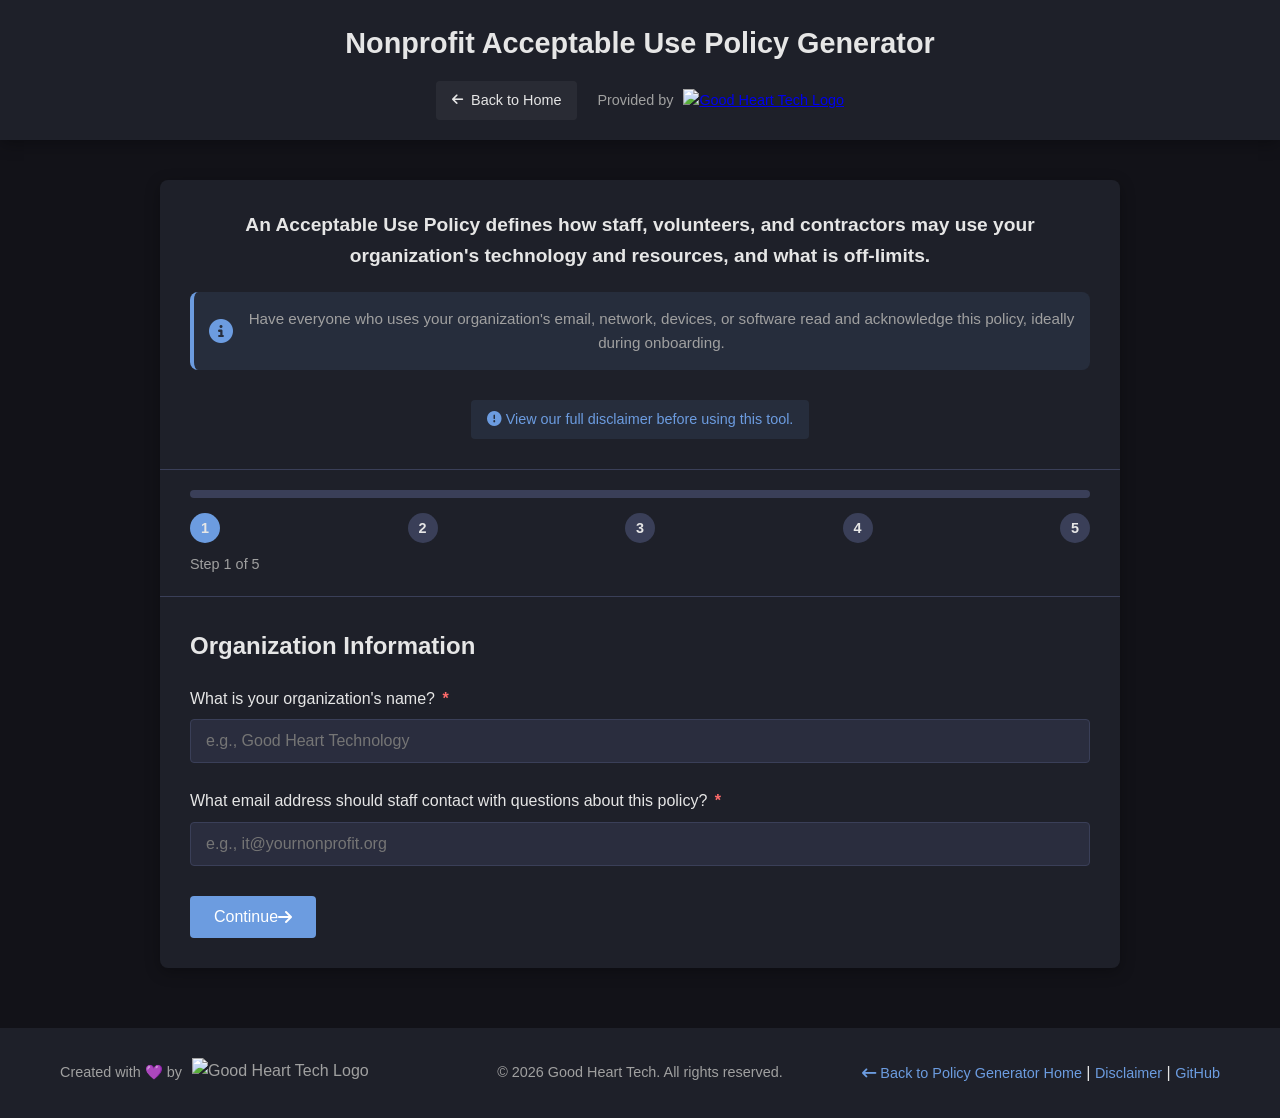
==== acceptable-use/index.html @ 405f5ef0 "Consolidate hub, Privacy, and AI Use generators into one repo; add Acceptable Use and Mobile Device " ====
<!DOCTYPE html>
<html lang="en">
<head>
    <meta charset="UTF-8">
    <meta name="viewport" content="width=device-width, initial-scale=1.0">
    <title>Nonprofit Acceptable Use Policy Generator</title>
    <link rel="icon" type="image/svg+xml" href="assets/file-solid.svg">
    <link rel="stylesheet" href="../shared/styles.css">
    <link rel="stylesheet" href="https://cdnjs.cloudflare.com/ajax/libs/font-awesome/6.4.0/css/all.min.css">
</head>
<body class="dark-theme">
    <header class="header">
        <div class="header-content">
            <h1>Nonprofit Acceptable Use Policy Generator</h1>
        </div>
        <div class="header-nav">
            <a href="../" class="back-btn-header">
                <i class="fas fa-arrow-left"></i> Back to Home
            </a>
            <div class="provider">
                <span>Provided by</span>
                <a href="https://goodhearttech.org/" target="_blank" rel="noopener">
                    <img src="https://graphics.goodhearttech.org/GHT-AllWhiteLogo-phishsite.png" alt="Good Heart Tech Logo" class="logo">
                </a>
            </div>
        </div>
    </header>

    <main class="main-content">
        <div class="wizard-container" id="wizard-container">
            <!-- Introduction -->
            <div class="intro-section">
                <h4>An Acceptable Use Policy defines how staff, volunteers, and contractors may use your organization's technology and resources, and what is off-limits.</h4>
                <div class="info-bubble">
                    <div class="info-icon">
                        <i class="fas fa-info-circle"></i>
                    </div>
                    <div class="info-content">
                        Have everyone who uses your organization's email, network, devices, or software read and acknowledge this policy, ideally during onboarding.
                    </div>
                </div>

                <a href="../disclaimer.html" class="disclaimer-btn"><i class="fas fa-exclamation-circle"></i> View our full disclaimer before using this tool.</a>
            </div>

            <!-- Progress Bar -->
            <div class="progress-container">
                <div class="progress-bar">
                    <div class="progress-fill" id="progress-fill"></div>
                </div>
                <div class="progress-steps">
                    <div class="step active" data-step="1">1</div>
                    <div class="step" data-step="2">2</div>
                    <div class="step" data-step="3">3</div>
                    <div class="step" data-step="4">4</div>
                    <div class="step" data-step="5">5</div>
                </div>
                <div class="progress-labels">
                    <span>Step <span id="current-step">1</span> of 5</span>
                </div>
            </div>

            <!-- Question Forms -->
            <div class="question-forms">
                <!-- Question 1 -->
                <div class="question-card active" id="question-1">
                    <h2>Organization Information</h2>
                    <div class="form-group">
                        <label for="org-name">What is your organization's name? <span class="required">*</span></label>
                        <input type="text" id="org-name" placeholder="e.g., Good Heart Technology" required>
                    </div>
                    <div class="form-group">
                        <label for="contact-email">What email address should staff contact with questions about this policy? <span class="required">*</span></label>
                        <input type="email" id="contact-email" placeholder="e.g., it@yournonprofit.org" required>
                    </div>
                    <div class="button-row">
                        <button class="btn next-btn" data-next="2">Continue <i class="fas fa-arrow-right"></i></button>
                    </div>
                </div>

                <!-- Question 2 -->
                <div class="question-card" id="question-2">
                    <h2>Services &amp; Resources Covered</h2>
                    <p class="question-text">Which of your organization's resources does this policy cover? <span class="required">*</span></p>
                    <div class="checkbox-group">
                        <label class="checkbox-label">
                            <input type="checkbox" name="resource-type" value="email" id="resource-email" checked>
                            <span class="checkbox-custom"></span>
                            Email
                        </label>
                        <label class="checkbox-label">
                            <input type="checkbox" name="resource-type" value="internet" id="resource-internet" checked>
                            <span class="checkbox-custom"></span>
                            Internet Access
                        </label>
                        <label class="checkbox-label">
                            <input type="checkbox" name="resource-type" value="devices" id="resource-devices" checked>
                            <span class="checkbox-custom"></span>
                            Computers &amp; Devices
                        </label>
                        <label class="checkbox-label">
                            <input type="checkbox" name="resource-type" value="software" id="resource-software" checked>
                            <span class="checkbox-custom"></span>
                            Software &amp; Cloud Applications
                        </label>
                        <label class="checkbox-label">
                            <input type="checkbox" name="resource-type" value="network" id="resource-network" checked>
                            <span class="checkbox-custom"></span>
                            Network &amp; Wi-Fi
                        </label>
                    </div>
                    <div class="form-group">
                        <label for="resource-other">Anything else covered? (optional)</label>
                        <textarea id="resource-other" name="resource-other" rows="2" placeholder="e.g., shared printers, phone systems"></textarea>
                    </div>
                    <div class="button-row">
                        <button class="btn back-btn" data-prev="1"><i class="fas fa-arrow-left"></i> Back</button>
                        <button class="btn next-btn" data-next="3">Continue <i class="fas fa-arrow-right"></i></button>
                    </div>
                </div>

                <!-- Question 3 -->
                <div class="question-card" id="question-3">
                    <h2>Prohibited &amp; Unacceptable Uses</h2>
                    <p class="question-text">Which of these should be explicitly called out as prohibited? <span class="required">*</span></p>
                    <div class="checkbox-group">
                        <label class="checkbox-label">
                            <input type="checkbox" name="prohibited-type" value="illegal" id="prohibited-illegal" checked>
                            <span class="checkbox-custom"></span>
                            Illegal activity of any kind
                        </label>
                        <label class="checkbox-label">
                            <input type="checkbox" name="prohibited-type" value="harassment" id="prohibited-harassment" checked>
                            <span class="checkbox-custom"></span>
                            Harassment, discrimination, or offensive content
                        </label>
                        <label class="checkbox-label">
                            <input type="checkbox" name="prohibited-type" value="unauthorized-access" id="prohibited-unauthorized-access" checked>
                            <span class="checkbox-custom"></span>
                            Unauthorized access to systems or data
                        </label>
                        <label class="checkbox-label">
                            <input type="checkbox" name="prohibited-type" value="personal-use" id="prohibited-personal-use" checked>
                            <span class="checkbox-custom"></span>
                            Excessive personal use during work hours
                        </label>
                        <label class="checkbox-label">
                            <input type="checkbox" name="prohibited-type" value="unauthorized-software" id="prohibited-unauthorized-software" checked>
                            <span class="checkbox-custom"></span>
                            Installing unauthorized software
                        </label>
                        <label class="checkbox-label">
                            <input type="checkbox" name="prohibited-type" value="credential-sharing" id="prohibited-credential-sharing" checked>
                            <span class="checkbox-custom"></span>
                            Sharing passwords or login credentials
                        </label>
                    </div>
                    <div class="form-group">
                        <label for="prohibited-other">Anything else you'd like to prohibit? (optional)</label>
                        <textarea id="prohibited-other" name="prohibited-other" rows="2" placeholder="e.g., cryptocurrency mining, running a personal business"></textarea>
                    </div>
                    <div class="button-row">
                        <button class="btn back-btn" data-prev="2"><i class="fas fa-arrow-left"></i> Back</button>
                        <button class="btn next-btn" data-next="4">Continue <i class="fas fa-arrow-right"></i></button>
                    </div>
                </div>

                <!-- Question 4 -->
                <div class="question-card" id="question-4">
                    <h2>Monitoring &amp; Privacy</h2>
                    <div class="form-group">
                        <label>Does your organization monitor use of its systems (e.g., email, internet, devices)? <span class="required">*</span></label>
                        <div class="radio-group">
                            <label class="radio-label">
                                <input type="radio" name="monitoring" value="yes" id="monitoring-yes">
                                <span class="radio-custom"></span>
                                Yes
                            </label>
                            <label class="radio-label">
                                <input type="radio" name="monitoring" value="no" id="monitoring-no">
                                <span class="radio-custom"></span>
                                No
                            </label>
                        </div>
                    </div>
                    <div class="form-group">
                        <label for="monitoring-details">Anything specific you want staff to know about monitoring? (optional)</label>
                        <textarea id="monitoring-details" name="monitoring-details" rows="3" placeholder="e.g., email is scanned for security threats, device activity may be logged by our IT provider"></textarea>
                    </div>
                    <div class="button-row">
                        <button class="btn back-btn" data-prev="3"><i class="fas fa-arrow-left"></i> Back</button>
                        <button class="btn next-btn" data-next="5">Continue <i class="fas fa-arrow-right"></i></button>
                    </div>
                </div>

                <!-- Question 5 -->
                <div class="question-card" id="question-5">
                    <h2>Enforcement</h2>
                    <div class="form-group">
                        <label>How should violations of this policy generally be handled? <span class="required">*</span></label>
                        <div class="radio-group">
                            <label class="radio-label">
                                <input type="radio" name="enforcement" value="progressive" id="enforcement-progressive" checked>
                                <span class="radio-custom"></span>
                                Progressive discipline (warning, then escalating action)
                            </label>
                            <label class="radio-label">
                                <input type="radio" name="enforcement" value="case-by-case" id="enforcement-case-by-case">
                                <span class="radio-custom"></span>
                                Case-by-case, at leadership's discretion
                            </label>
                        </div>
                    </div>
                    <div class="button-row">
                        <button class="btn back-btn" data-prev="4"><i class="fas fa-arrow-left"></i> Back</button>
                        <button class="btn generate-btn" id="generate-policy">Generate Policy <i class="fas fa-file-alt"></i></button>
                    </div>
                </div>
            </div>
        </div>

        <!-- Toggle Button for Wizard -->
        <div class="toggle-wizard-container" id="toggle-wizard-container" style="display: none;">
            <button class="btn toggle-wizard-btn" id="toggle-wizard-btn">
                <i class="fas fa-chevron-down"></i> Show/Hide Form
            </button>
        </div>

        <!-- Generated Policy Display Section -->
        <div class="policy-display" id="policy-display" style="display: none;">
            <div id="success-message" class="success-message">
                <i class="fas fa-check-circle"></i> Your acceptable use policy has been generated successfully!
            </div>

            <div class="copy-buttons">
                <button class="btn copy-btn" data-format="plaintext">
                    <i class="fas fa-file-alt"></i> Copy as Plain Text
                </button>
                <button class="btn copy-btn" data-format="markdown">
                    <i class="fa-brands fa-markdown"></i> Copy as Markdown
                </button>
                <button class="btn copy-btn" data-format="richtext">
                    <i class="fa-solid fa-code"></i> Copy as HTML
                </button>
            </div>

            <div class="policy-content-container">
                <div id="policy-content" class="policy-content"></div>
            </div>
        </div>
    </main>

    <footer class="footer">
        <div class="footer-content">
            <div class="footer-logo">
            <a href="https://goodhearttech.org/" target="_blank" rel="noopener">
                    <span>Created with 💜 by</span>
                <img src="https://graphics.goodhearttech.org/GHT-AllWhiteLogo-phishsite.png" alt="Good Heart Tech Logo" class="logo">
            </a>
            </div>
            <div class="footer-copyright">
            <p>&copy; <span id="current-year"></span> Good Heart Tech. All rights reserved.</p>
            </div>
            <div class="footer-links">
                <a href="../"><i class="fa-solid fa-arrow-left-long"></i> Back to Policy Generator Home</a> | <a href="../disclaimer.html">Disclaimer</a> | <a target="_blank" href="https://github.com/Good-Heart-Technology/Nonprofit-Policy-Generator">GitHub</a>
            </div>
        </div>
    </footer>

    <script src="../shared/engine.js"></script>
    <script src="script.js"></script>
</body>
</html>
---- shared/styles.css ----
/*
 * Shared wizard styles for policy generator pages (privacy, ai-use, acceptable-use, mobile-device).
 * Extracted from the near-duplicate styles.css files in the original Privacy and AI Use generators.
 */
:root {
    --primary-color: #6c9ce0;
    --primary-hover: #5a89c6;
    --success-color: #4caf50;
    --success-hover: #3d8b40;
    --dark-bg: #121218;
    --card-bg: #1e2029;
    --input-bg: #2a2d3e;
    --border-color: #3a3f58;
    --text-color: #e6e6e6;
    --text-muted: #a0a0a0;
    --shadow: 0 4px 15px rgba(0, 0, 0, 0.3);
    --transition: all 0.3s ease;
}

* {
    margin: 0;
    padding: 0;
    box-sizing: border-box;
}

body {
    font-family: 'Segoe UI', Tahoma, Geneva, Verdana, sans-serif;
    line-height: 1.6;
    color: var(--text-color);
    background-color: var(--dark-bg);
}

.dark-theme {
    background-color: var(--dark-bg);
    color: var(--text-color);
}

/* ===== Header ===== */
.header {
    background-color: var(--card-bg);
    padding: 20px 30px;
    box-shadow: var(--shadow);
    text-align: center;
}

.header-content {
    display: flex;
    justify-content: center;
    align-items: center;
    flex-wrap: wrap;
    gap: 20px;
}

.header-nav {
    display: flex;
    justify-content: center;
    align-items: center;
    gap: 20px;
    width: 100%;
    margin-top: 15px;
}

.header h1 {
    font-size: 1.8rem;
    font-weight: 600;
    color: var(--text-color);
    margin: 0;
}

.provider {
    display: flex;
    align-items: center;
    gap: 10px;
    color: var(--text-muted);
    font-size: 0.9rem;
}

.logo {
    height: 30px;
    width: auto;
}

/* ===== Main Content ===== */
.main-content {
    max-width: 1000px;
    margin: 40px auto;
    padding: 0 20px;
}

.wizard-container {
    background-color: var(--card-bg);
    border-radius: 8px;
    box-shadow: var(--shadow);
    overflow: hidden;
}

/* ===== Info Bubble ===== */
.info-bubble {
    display: flex;
    background-color: rgba(108, 156, 224, 0.1);
    border-radius: 8px;
    padding: 15px;
    margin: 20px 0;
    border-left: 4px solid var(--primary-color);
}

.info-bubble.small {
    padding: 0;
    margin: 0 0 0 10px;
    font-size: 0.85rem;
    background-color: transparent;
    border-left: none;
    display: inline-flex;
    align-items: center;
    position: relative;
}

.info-icon {
    flex-shrink: 0;
    font-size: 1.5rem;
    color: var(--primary-color);
    margin-right: 15px;
    display: flex;
    align-items: center;
}

.info-bubble.small .info-icon {
    font-size: 1rem;
    margin-right: 0;
    color: var(--primary-color);
    cursor: help;
}

.info-content {
    font-size: 0.95rem;
    line-height: 1.6;
    color: var(--text-muted);
}

.info-bubble.small .info-content {
    display: none;
    position: absolute;
    left: 25px;
    top: -10px;
    width: 280px;
    background-color: var(--card-bg);
    border: 1px solid var(--border-color);
    border-radius: 4px;
    padding: 10px;
    font-size: 0.85rem;
    line-height: 1.4;
    color: var(--text-muted);
    z-index: 100;
    box-shadow: var(--shadow);
    text-align: left;
}

.info-bubble a,
.info-bubble.small .info-content a {
    color: var(--primary-color);
    text-decoration: none;
}

.info-bubble a:hover,
.info-bubble.small .info-content a:hover {
    text-decoration: underline;
}

.info-bubble.small .info-content::before {
    content: "";
    position: absolute;
    top: 10px;
    left: -6px;
    border-width: 6px 6px 6px 0;
    border-style: solid;
    border-color: transparent var(--border-color) transparent transparent;
}

.info-bubble.small:hover .info-content {
    display: block;
}

/* ===== Intro Section ===== */
.intro-section {
    padding: 30px;
    border-bottom: 1px solid var(--border-color);
    text-align: center;
}

.intro-section h4 {
    font-size: 1.2rem;
    font-weight: 600;
    margin-bottom: 15px;
    color: var(--text-color);
}

.intro-section p {
    color: var(--text-muted);
    margin-bottom: 15px;
}

.disclaimer-btn {
    display: inline-flex;
    align-items: center;
    color: var(--primary-color);
    background-color: rgba(108, 156, 224, 0.1);
    text-decoration: none;
    padding: 8px 16px;
    border-radius: 4px;
    font-size: 0.9rem;
    transition: var(--transition);
    margin-top: 10px;
}

.disclaimer-btn:hover {
    background-color: rgba(108, 156, 224, 0.3);
    text-decoration: none;
}

.disclaimer-btn i {
    margin-right: 5px;
}

/* ===== Form Elements ===== */
.data-collection-options {
    margin-top: 10px;
    padding-left: 15px;
    border-left: 2px solid var(--border-color);
}

/* Progress Bar */
.progress-container {
    padding: 20px 30px;
    border-bottom: 1px solid var(--border-color);
}

.progress-bar {
    height: 8px;
    background-color: var(--border-color);
    border-radius: 4px;
    margin-bottom: 15px;
    overflow: hidden;
}

.progress-fill {
    height: 100%;
    background: linear-gradient(90deg, var(--primary-color), var(--success-color));
    width: 0%;
    transition: width 0.4s ease;
}

.progress-steps {
    display: flex;
    justify-content: space-between;
    margin-bottom: 10px;
}

.step {
    width: 30px;
    height: 30px;
    border-radius: 50%;
    background-color: var(--border-color);
    display: flex;
    align-items: center;
    justify-content: center;
    font-size: 0.9rem;
    font-weight: 600;
    color: var(--text-color);
    transition: var(--transition);
}

.step.active {
    background-color: var(--primary-color);
}

.step.completed {
    background-color: var(--success-color);
}

.progress-labels {
    display: flex;
    justify-content: space-between;
    color: var(--text-muted);
    font-size: 0.9rem;
}

/* Question Forms */
.question-forms {
    padding: 30px;
}

.question-card {
    display: none;
    animation: fadeIn 0.3s ease;
}

.question-card.active {
    display: block;
}

.question-card h2 {
    font-size: 1.5rem;
    font-weight: 600;
    margin-bottom: 20px;
    color: var(--text-color);
}

.question-text {
    font-size: 1.1rem;
    margin-bottom: 20px;
    color: var(--text-muted);
}

@keyframes fadeIn {
    from { opacity: 0; }
    to { opacity: 1; }
}

.form-group {
    margin-bottom: 25px;
}

.form-group label {
    display: block;
    margin-bottom: 8px;
    color: var(--text-color);
}

.form-group p {
    color: var(--text-muted);
    font-size: 0.9rem;
    margin-bottom: 8px;
}

input[type="text"],
input[type="email"],
input[type="url"],
input[type="tel"],
input[type="number"],
select {
    width: 100%;
    padding: 12px 15px;
    border-radius: 4px;
    border: 1px solid var(--border-color);
    background-color: var(--input-bg);
    color: var(--text-color);
    font-size: 1rem;
    transition: var(--transition);
}

input:focus,
select:focus {
    outline: none;
    border-color: var(--primary-color);
    box-shadow: 0 0 0 2px rgba(108, 156, 224, 0.2);
}

textarea {
    width: 100%;
    padding: 12px 15px;
    border-radius: 4px;
    border: 1px solid var(--border-color);
    background-color: var(--input-bg);
    color: var(--text-color);
    font-size: 1rem;
    min-height: 120px;
    resize: vertical;
    font-family: inherit;
    transition: var(--transition);
}

textarea:focus {
    outline: none;
    border-color: var(--primary-color);
    box-shadow: 0 0 0 2px rgba(108, 156, 224, 0.2);
}

/* Custom Checkboxes and Radio Buttons */
.checkbox-group,
.radio-group {
    display: flex;
    flex-direction: column;
    gap: 12px;
}

.checkbox-label,
.radio-label {
    display: flex;
    align-items: center;
    cursor: pointer;
    position: relative;
    padding-left: 35px;
    user-select: none;
    flex-wrap: nowrap;
    margin-bottom: 15px;
}

.checkbox-label .info-bubble.small {
    flex-basis: auto;
    margin: 0 0 0 10px;
    display: inline-flex;
    border: none;
    background: none;
    padding: 0;
    position: relative;
}

.checkbox-label input,
.radio-label input {
    position: absolute;
    opacity: 0;
    cursor: pointer;
    height: 0;
    width: 0;
}

.checkbox-custom,
.radio-custom {
    position: absolute;
    top: 0;
    left: 0;
    height: 22px;
    width: 22px;
    background-color: var(--input-bg);
    border: 1px solid var(--border-color);
    transition: var(--transition);
}

.radio-custom {
    border-radius: 50%;
}

.checkbox-custom {
    border-radius: 4px;
}

.checkbox-label:hover input ~ .checkbox-custom,
.radio-label:hover input ~ .radio-custom {
    background-color: rgba(108, 156, 224, 0.1);
}

.checkbox-label input:checked ~ .checkbox-custom,
.radio-label input:checked ~ .radio-custom {
    background-color: var(--primary-color);
    border-color: var(--primary-color);
}

.checkbox-custom:after,
.radio-custom:after {
    content: "";
    position: absolute;
    display: none;
}

.checkbox-label input:checked ~ .checkbox-custom:after,
.radio-label input:checked ~ .radio-custom:after {
    display: block;
}

.checkbox-label .checkbox-custom:after {
    left: 8px;
    top: 4px;
    width: 5px;
    height: 10px;
    border: solid white;
    border-width: 0 2px 2px 0;
    transform: rotate(45deg);
}

.radio-label .radio-custom:after {
    top: 6px;
    left: 6px;
    width: 8px;
    height: 8px;
    border-radius: 50%;
    background: white;
}

.checkbox-label input:disabled ~ .checkbox-custom {
    background-color: var(--border-color);
    opacity: 0.5;
    cursor: not-allowed;
}

.checkbox-label input:disabled ~ .checkbox-custom + span {
    color: var(--text-muted);
    opacity: 0.5;
}

/* Buttons */
.button-row {
    display: flex;
    justify-content: space-between;
    margin-top: 30px;
}

.btn {
    display: inline-flex;
    align-items: center;
    justify-content: center;
    padding: 12px 24px;
    border-radius: 4px;
    font-size: 1rem;
    font-weight: 500;
    cursor: pointer;
    border: none;
    transition: var(--transition);
    background-color: transparent;
    color: var(--text-color);
}

.next-btn {
    background-color: var(--primary-color);
    color: white;
}

.next-btn:hover {
    background-color: var(--primary-hover);
}

.back-btn {
    background-color: transparent;
    border: 1px solid var(--border-color);
}

.back-btn:hover {
    background-color: rgba(255, 255, 255, 0.05);
}

.generate-btn {
    background-color: var(--success-color);
    color: white;
}

.generate-btn:hover {
    background-color: var(--success-hover);
}

/* ===== Footer ===== */
.footer {
    background-color: var(--card-bg);
    padding: 30px 0;
    margin-top: 60px;
}

.footer-content {
    max-width: 1200px;
    margin: 0 auto;
    padding: 0 20px;
    display: grid;
    grid-template-columns: 1fr 1fr 1fr;
    gap: 30px;
    align-items: center;
}

.footer-logo {
    text-align: left;
}

.footer-logo a {
    display: flex;
    align-items: center;
    gap: 10px;
    text-decoration: none;
    color: var(--text-muted);
}

.footer-logo span {
    font-size: 0.9rem;
    color: var(--text-muted);
}

.footer-logo .logo {
    height: 30px;
    width: auto;
}

.footer-copyright {
    text-align: center;
}

.footer-links {
    text-align: right;
    white-space: nowrap;
}

.footer p {
    color: var(--text-muted);
    font-size: 0.9rem;
    margin: 0;
}

.footer-links a {
    color: var(--primary-color);
    text-decoration: none;
    font-size: 0.9rem;
}

.footer-links a:hover {
    text-decoration: underline;
}

/* ===== Validation ===== */
.required {
    color: #ff6b6b;
    font-weight: bold;
    margin-left: 3px;
}

.validation-message {
    color: #ff6b6b;
    font-size: 0.9rem;
    margin-top: 5px;
    display: none;
}

/* ===== Header Back Button / Wizard Toggle ===== */
.back-btn-header {
    display: inline-flex;
    align-items: center;
    gap: 8px;
    color: var(--text-color);
    text-decoration: none;
    padding: 8px 16px;
    border-radius: 4px;
    font-size: 0.9rem;
    transition: var(--transition);
    background-color: rgba(255, 255, 255, 0.05);
}

.back-btn-header:hover {
    background-color: rgba(255, 255, 255, 0.1);
}

.back-btn-header i {
    font-size: 0.8rem;
}

.toggle-wizard-container {
    text-align: center;
    margin-bottom: 20px;
}

.toggle-wizard-btn {
    display: inline-flex;
    align-items: center;
    justify-content: center;
    gap: 8px;
    background-color: var(--card-bg);
    color: var(--text-color);
    border: none;
    padding: 10px 20px;
    border-radius: 4px;
    cursor: pointer;
    font-size: 0.9rem;
    transition: var(--transition);
}

.toggle-wizard-btn:hover {
    background-color: var(--input-bg);
}

/* ===== Policy Display ===== */
.policy-display {
    background-color: var(--card-bg);
    border-radius: 8px;
    padding: 30px;
    box-shadow: var(--shadow);
}

.success-message {
    background-color: rgba(76, 175, 80, 0.1);
    color: var(--success-color);
    padding: 15px;
    border-radius: 4px;
    margin-bottom: 20px;
    display: flex;
    align-items: center;
    gap: 10px;
}

.success-message i {
    font-size: 1.5rem;
}

.copy-buttons {
    display: flex;
    gap: 10px;
    flex-wrap: wrap;
    margin-bottom: 20px;
}

.copy-btn {
    background-color: #6c5ce7;
    color: white;
    border: none;
    padding: 10px 15px;
    border-radius: 4px;
    cursor: pointer;
    font-size: 0.9rem;
    display: flex;
    align-items: center;
    gap: 8px;
}

.copy-btn:hover {
    background-color: #5649c0;
}

.policy-content-container {
    max-height: 60vh;
    overflow-y: auto;
    border-radius: 5px;
    padding: 0;
    background-color: white;
    color: black;
    margin-top: 20px;
}

.policy-content {
    font-family: Arial, sans-serif;
    line-height: 1.6;
    white-space: pre-wrap;
    padding: 20px;
    margin-top: 0;
}

.policy-content h1,
.policy-content h2,
.policy-content h3 {
    color: #333;
    margin-top: 20px;
    margin-bottom: 10px;
}

.policy-content h1 {
    font-size: 24px;
    border-bottom: 1px solid #ddd;
    padding-bottom: 10px;
    margin-top: 0;
}

.policy-content h2 {
    font-size: 20px;
}

.policy-content h3 {
    font-size: 18px;
}

.policy-content ul {
    margin-left: 20px;
    margin-bottom: 5px;
    padding-left: 0;
    margin-top: 0;
}

.policy-content li {
    margin-bottom: 0;
    padding-bottom: 0;
    line-height: 1.2;
}

.policy-content p {
    margin-bottom: 10px;
    margin-top: 0;
}

.tight-list {
    margin-bottom: 0 !important;
    padding-bottom: 0 !important;
    margin-top: 0 !important;
    line-height: 1.2 !important;
}

.tight-item {
    margin-bottom: 0 !important;
    padding-bottom: 0 !important;
    line-height: 1.2 !important;
}

/* ===== Responsive ===== */
@media (max-width: 992px) {
    .footer-content {
        grid-template-columns: 1fr;
        text-align: center;
        gap: 20px;
    }

    .footer-logo, .footer-copyright, .footer-links {
        text-align: center;
    }

    .footer-logo a {
        flex-direction: column;
        justify-content: center;
    }
}

@media (max-width: 768px) {
    .header h1 {
        font-size: 1.5rem;
    }

    .header-nav {
        flex-direction: column;
        gap: 15px;
    }

    .step {
        width: 25px;
        height: 25px;
        font-size: 0.8rem;
    }

    .button-row {
        flex-direction: column;
        gap: 15px;
    }

    .btn {
        width: 100%;
    }

    .back-btn {
        order: 2;
    }

    .next-btn, .generate-btn {
        order: 1;
    }
}
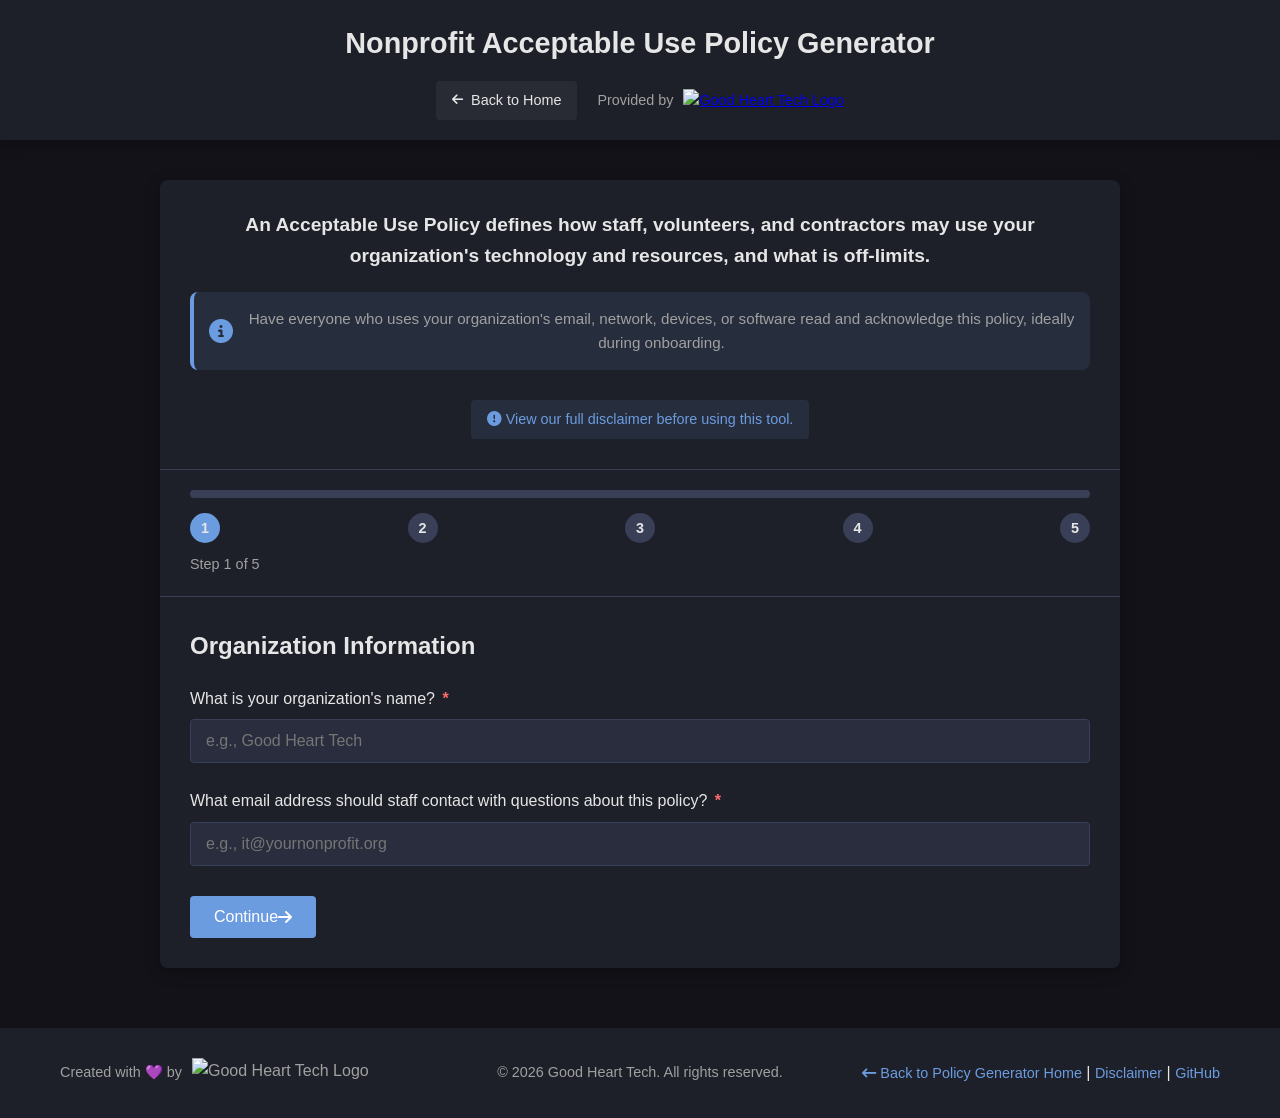
==== commit 9f1858e2: "Fix org name placeholder text to match GHT branding Placeholder said "Good Heart Technology" on all " ====
--- a/acceptable-use/index.html
+++ b/acceptable-use/index.html
@@ -4,7 +4,11 @@
     <meta charset="UTF-8">
     <meta name="viewport" content="width=device-width, initial-scale=1.0">
     <title>Nonprofit Acceptable Use Policy Generator</title>
-    <link rel="icon" type="image/svg+xml" href="assets/file-solid.svg">
+    <link rel="icon" type="image/svg+xml" href="../assets/favicon/favicon.svg">
+    <link rel="icon" type="image/x-icon" href="../assets/favicon/favicon.ico">
+    <link rel="icon" type="image/png" sizes="32x32" href="../assets/favicon/favicon-32x32.png">
+    <link rel="icon" type="image/png" sizes="16x16" href="../assets/favicon/favicon-16x16.png">
+    <link rel="apple-touch-icon" sizes="180x180" href="../assets/favicon/apple-touch-icon.png">
     <link rel="stylesheet" href="../shared/styles.css">
     <link rel="stylesheet" href="https://cdnjs.cloudflare.com/ajax/libs/font-awesome/6.4.0/css/all.min.css">
 </head>
@@ -67,7 +71,7 @@
                     <h2>Organization Information</h2>
                     <div class="form-group">
                         <label for="org-name">What is your organization's name? <span class="required">*</span></label>
-                        <input type="text" id="org-name" placeholder="e.g., Good Heart Technology" required>
+                        <input type="text" id="org-name" placeholder="e.g., Good Heart Tech" required>
                     </div>
                     <div class="form-group">
                         <label for="contact-email">What email address should staff contact with questions about this policy? <span class="required">*</span></label>
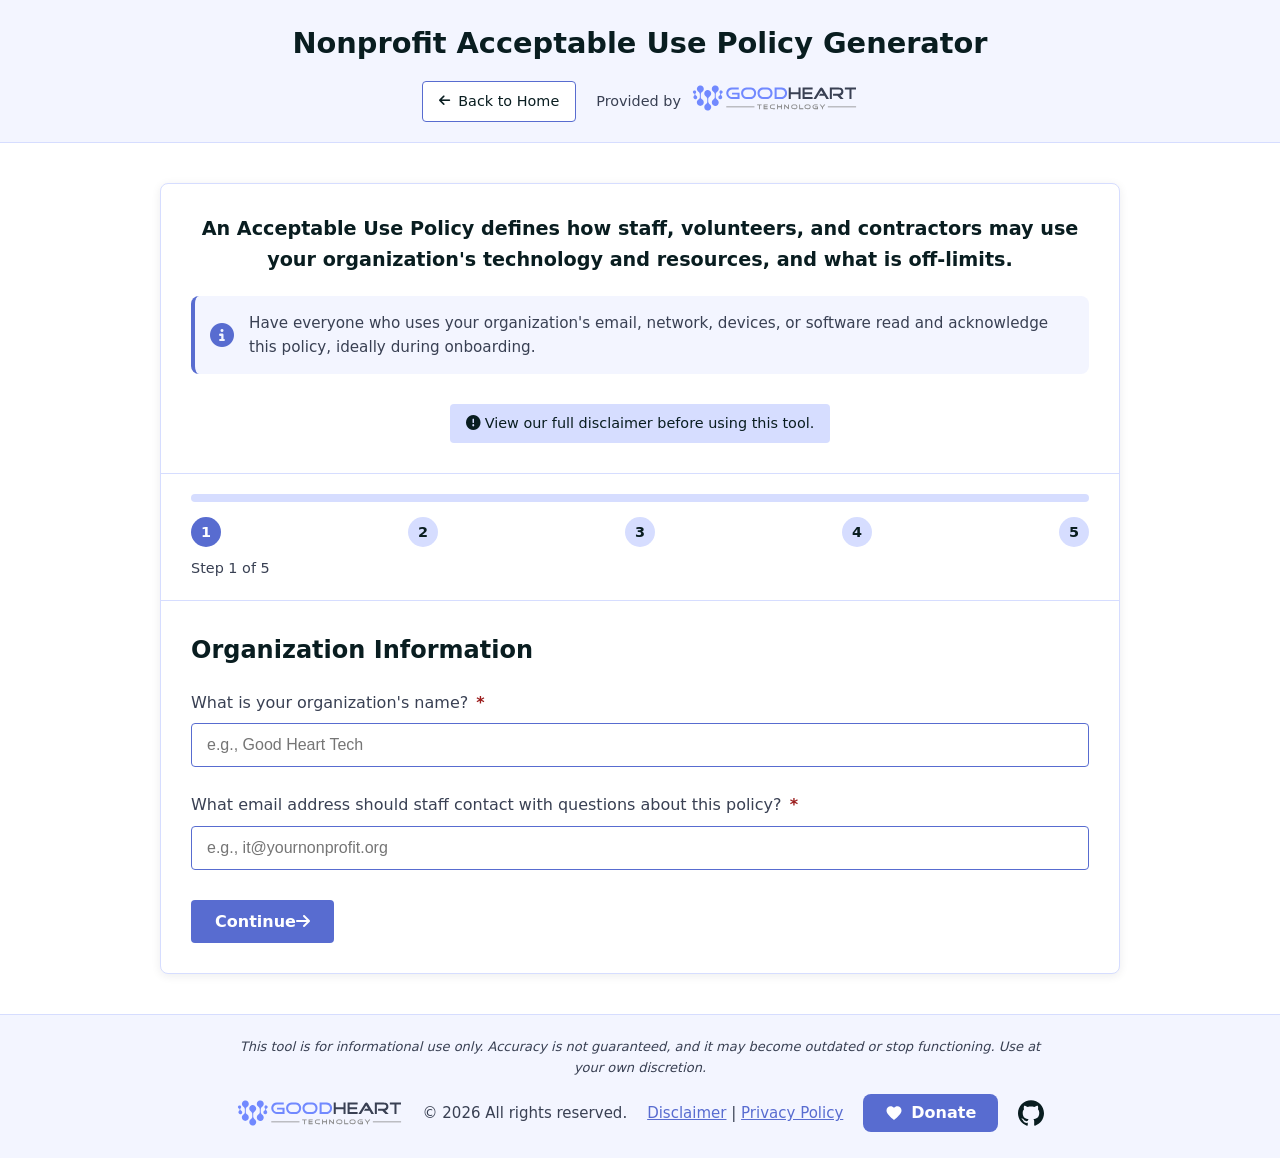
==== commit db1d7bf8: "Light brand theme, standard GHT footer, fix GitHub links to Good-Heart-Tech Co-Authored-By: Claude S" ====
--- a/acceptable-use/index.html
+++ b/acceptable-use/index.html
@@ -9,10 +9,11 @@
     <link rel="icon" type="image/png" sizes="32x32" href="../assets/favicon/favicon-32x32.png">
     <link rel="icon" type="image/png" sizes="16x16" href="../assets/favicon/favicon-16x16.png">
     <link rel="apple-touch-icon" sizes="180x180" href="../assets/favicon/apple-touch-icon.png">
+    <link rel="stylesheet" href="../ght-variables.css">
     <link rel="stylesheet" href="../shared/styles.css">
     <link rel="stylesheet" href="https://cdnjs.cloudflare.com/ajax/libs/font-awesome/6.4.0/css/all.min.css">
 </head>
-<body class="dark-theme">
+<body>
     <header class="header">
         <div class="header-content">
             <h1>Nonprofit Acceptable Use Policy Generator</h1>
@@ -24,7 +25,7 @@
             <div class="provider">
                 <span>Provided by</span>
                 <a href="https://goodhearttech.org/" target="_blank" rel="noopener">
-                    <img src="https://graphics.goodhearttech.org/GHT-AllWhiteLogo-phishsite.png" alt="Good Heart Tech Logo" class="logo">
+                    <img src="../assets/ght-lockup.svg" alt="Good Heart Tech" class="logo">
                 </a>
             </div>
         </div>
@@ -254,21 +255,20 @@
         </div>
     </main>
 
-    <footer class="footer">
-        <div class="footer-content">
-            <div class="footer-logo">
-            <a href="https://goodhearttech.org/" target="_blank" rel="noopener">
-                    <span>Created with 💜 by</span>
-                <img src="https://graphics.goodhearttech.org/GHT-AllWhiteLogo-phishsite.png" alt="Good Heart Tech Logo" class="logo">
+    <footer class="ght-footer">
+        <p class="ght-footer-note">This tool is for informational use only. Accuracy is not guaranteed, and it may become outdated or stop functioning. Use at your own discretion.</p>
+        <div class="ght-footer-row">
+            <a class="ght-footer-logo" href="https://goodhearttech.org/"><img src="../assets/ght-lockup.svg" alt="Good Heart Tech" height="30"></a>
+            <span class="ght-footer-copy">&copy; <span id="current-year">2026</span> All rights reserved.</span>
+            <span class="ght-footer-links"><a href="../disclaimer.html">Disclaimer</a> | <a href="../PrivacyPolicy.html">Privacy Policy</a></span>
+            <a class="ght-footer-donate" href="https://goodhearttech.org/donate/">
+                <svg aria-hidden="true" viewBox="0 0 24 24" width="18" height="18" fill="currentColor"><path d="M12 21.35l-1.45-1.32C5.4 15.36 2 12.28 2 8.5 2 5.42 4.42 3 7.5 3c1.74 0 3.41.81 4.5 2.09C13.09 3.81 14.76 3 16.5 3 19.58 3 22 5.42 22 8.5c0 3.78-3.4 6.86-8.55 11.54L12 21.35z"/></svg> Donate
             </a>
-            </div>
-            <div class="footer-copyright">
-            <p>&copy; <span id="current-year"></span> Good Heart Tech. All rights reserved.</p>
-            </div>
-            <div class="footer-links">
-                <a href="../"><i class="fa-solid fa-arrow-left-long"></i> Back to Policy Generator Home</a> | <a href="../disclaimer.html">Disclaimer</a> | <a target="_blank" href="https://github.com/Good-Heart-Technology/Nonprofit-Policy-Generator">GitHub</a>
-            </div>
-        </div>
+            <a class="ght-footer-github" href="https://github.com/Good-Heart-Tech/Nonprofit-Policy-Generator" aria-label="Nonprofit Policy Generator on GitHub">
+                <svg aria-hidden="true" viewBox="0 0 24 24" width="26" height="26" fill="currentColor"><path d="M12 .297c-6.63 0-12 5.373-12 12 0 5.303 3.438 9.8 8.205 11.385.6.113.82-.258.82-.577 0-.285-.01-1.04-.015-2.04-3.338.724-4.042-1.61-4.042-1.61C4.422 18.07 3.633 17.7 3.633 17.7c-1.087-.744.084-.729.084-.729 1.205.084 1.838 1.236 1.838 1.236 1.07 1.835 2.809 1.305 3.495.998.108-.776.417-1.305.76-1.605-2.665-.3-5.466-1.332-5.466-5.93 0-1.31.465-2.38 1.235-3.22-.135-.303-.54-1.523.105-3.176 0 0 1.005-.322 3.3 1.23.96-.267 1.98-.399 3-.405 1.02.006 2.04.138 3 .405 2.28-1.552 3.285-1.23 3.285-1.23.645 1.653.24 2.873.12 3.176.765.84 1.23 1.91 1.23 3.22 0 4.61-2.805 5.625-5.475 5.92.42.36.81 1.096.81 2.22 0 1.606-.015 2.896-.015 3.286 0 .315.21.69.825.57C20.565 22.092 24 17.592 24 12.297c0-6.627-5.373-12-12-12"/></svg>
+            </a>
+        </div>
+        <script>document.getElementById('current-year').textContent = new Date().getFullYear();</script>
     </footer>
 
     <script src="../shared/engine.js"></script>
--- a/ght-variables.css
+++ b/ght-variables.css
@@ -0,0 +1,19 @@
+/* Generated by bkr export. Do not edit by hand. */
+/* Brand: good-heart-tech */
+
+:root {
+  --ght-palette-primary: #7189FF;
+  --ght-palette-charcoal: #394053;
+  --ght-palette-light-blue: #A0DDFF;
+  --ght-palette-neutral: #808080;
+  --ght-palette-rich-black: #091D20;
+  --ght-palette-white: #FFFFFF;
+  --ght-palette-hudu-primary: #586CD0;
+  --ght-palette-hudu-light: #D6DDFF;
+  --ght-font-family-heading: ui-sans-serif, system-ui, "Segoe UI", Helvetica, Arial, sans-serif;
+  --ght-font-family-body: ui-sans-serif, system-ui, "Segoe UI", Helvetica, Arial, sans-serif;
+  --ght-font-weight-regular: 400;
+  --ght-font-weight-semibold: 600;
+  --ght-font-weight-bold: 700;
+  --ght-font-size-base: 1rem;
+}
--- a/shared/styles.css
+++ b/shared/styles.css
@@ -1,19 +1,22 @@
 /*
  * Shared wizard styles for policy generator pages (privacy, ai-use, acceptable-use, mobile-device).
- * Extracted from the near-duplicate styles.css files in the original Privacy and AI Use generators.
+ * Light theme built on the Good Heart Tech brand kit tokens in ../ght-variables.css.
  */
 :root {
-    --primary-color: #6c9ce0;
-    --primary-hover: #5a89c6;
-    --success-color: #4caf50;
-    --success-hover: #3d8b40;
-    --dark-bg: #121218;
-    --card-bg: #1e2029;
-    --input-bg: #2a2d3e;
-    --border-color: #3a3f58;
-    --text-color: #e6e6e6;
-    --text-muted: #a0a0a0;
-    --shadow: 0 4px 15px rgba(0, 0, 0, 0.3);
+    --primary-color: var(--ght-palette-hudu-primary);
+    --primary-hover: var(--ght-palette-rich-black);
+    --success-color: #17653A;
+    --success-hover: var(--ght-palette-rich-black);
+    --success-bg: #E6F5EB;
+    --danger-color: #9B1C1C;
+    --wash: color-mix(in srgb, var(--ght-palette-hudu-light) 30%, white);
+    --card-bg: var(--ght-palette-white);
+    --input-bg: var(--ght-palette-white);
+    --border-color: var(--ght-palette-hudu-light);
+    --input-border: var(--ght-palette-hudu-primary);
+    --text-color: var(--ght-palette-charcoal);
+    --text-muted: var(--ght-palette-charcoal);
+    --shadow: 0 2px 10px rgba(9, 29, 32, 0.08);
     --transition: all 0.3s ease;
 }
 
@@ -24,22 +27,27 @@
 }
 
 body {
-    font-family: 'Segoe UI', Tahoma, Geneva, Verdana, sans-serif;
+    font-family: var(--ght-font-family-body);
     line-height: 1.6;
     color: var(--text-color);
-    background-color: var(--dark-bg);
-}
-
-.dark-theme {
-    background-color: var(--dark-bg);
-    color: var(--text-color);
+    background-color: var(--ght-palette-white);
+    min-height: 100vh;
+    display: flex;
+    flex-direction: column;
+}
+
+h1, h2, h3, h4 { color: var(--ght-palette-rich-black); }
+
+a:focus-visible, button:focus-visible, input:focus-visible, select:focus-visible, textarea:focus-visible {
+    outline: 3px solid var(--ght-palette-primary);
+    outline-offset: 3px;
 }
 
 /* ===== Header ===== */
 .header {
-    background-color: var(--card-bg);
+    background-color: var(--wash);
+    border-bottom: 1px solid var(--border-color);
     padding: 20px 30px;
-    box-shadow: var(--shadow);
     text-align: center;
 }
 
@@ -63,7 +71,7 @@
 .header h1 {
     font-size: 1.8rem;
     font-weight: 600;
-    color: var(--text-color);
+    color: var(--ght-palette-rich-black);
     margin: 0;
 }
 
@@ -82,6 +90,8 @@
 
 /* ===== Main Content ===== */
 .main-content {
+    flex: 1;
+    width: 100%;
     max-width: 1000px;
     margin: 40px auto;
     padding: 0 20px;
@@ -89,6 +99,7 @@
 
 .wizard-container {
     background-color: var(--card-bg);
+    border: 1px solid var(--border-color);
     border-radius: 8px;
     box-shadow: var(--shadow);
     overflow: hidden;
@@ -97,11 +108,12 @@
 /* ===== Info Bubble ===== */
 .info-bubble {
     display: flex;
-    background-color: rgba(108, 156, 224, 0.1);
+    background-color: var(--wash);
     border-radius: 8px;
     padding: 15px;
     margin: 20px 0;
     border-left: 4px solid var(--primary-color);
+    text-align: left;
 }
 
 .info-bubble.small {
@@ -144,7 +156,7 @@
     top: -10px;
     width: 280px;
     background-color: var(--card-bg);
-    border: 1px solid var(--border-color);
+    border: 1px solid var(--primary-color);
     border-radius: 4px;
     padding: 10px;
     font-size: 0.85rem;
@@ -158,12 +170,12 @@
 .info-bubble a,
 .info-bubble.small .info-content a {
     color: var(--primary-color);
-    text-decoration: none;
+    text-decoration: underline;
 }
 
 .info-bubble a:hover,
 .info-bubble.small .info-content a:hover {
-    text-decoration: underline;
+    color: var(--ght-palette-rich-black);
 }
 
 .info-bubble.small .info-content::before {
@@ -173,7 +185,7 @@
     left: -6px;
     border-width: 6px 6px 6px 0;
     border-style: solid;
-    border-color: transparent var(--border-color) transparent transparent;
+    border-color: transparent var(--primary-color) transparent transparent;
 }
 
 .info-bubble.small:hover .info-content {
@@ -191,7 +203,6 @@
     font-size: 1.2rem;
     font-weight: 600;
     margin-bottom: 15px;
-    color: var(--text-color);
 }
 
 .intro-section p {
@@ -202,8 +213,8 @@
 .disclaimer-btn {
     display: inline-flex;
     align-items: center;
-    color: var(--primary-color);
-    background-color: rgba(108, 156, 224, 0.1);
+    color: var(--ght-palette-rich-black);
+    background-color: var(--ght-palette-hudu-light);
     text-decoration: none;
     padding: 8px 16px;
     border-radius: 4px;
@@ -213,7 +224,8 @@
 }
 
 .disclaimer-btn:hover {
-    background-color: rgba(108, 156, 224, 0.3);
+    background-color: var(--primary-color);
+    color: var(--ght-palette-white);
     text-decoration: none;
 }
 
@@ -265,16 +277,18 @@
     justify-content: center;
     font-size: 0.9rem;
     font-weight: 600;
-    color: var(--text-color);
+    color: var(--ght-palette-rich-black);
     transition: var(--transition);
 }
 
 .step.active {
     background-color: var(--primary-color);
+    color: var(--ght-palette-white);
 }
 
 .step.completed {
     background-color: var(--success-color);
+    color: var(--ght-palette-white);
 }
 
 .progress-labels {
@@ -302,7 +316,6 @@
     font-size: 1.5rem;
     font-weight: 600;
     margin-bottom: 20px;
-    color: var(--text-color);
 }
 
 .question-text {
@@ -341,27 +354,27 @@
     width: 100%;
     padding: 12px 15px;
     border-radius: 4px;
-    border: 1px solid var(--border-color);
+    border: 1px solid var(--input-border);
     background-color: var(--input-bg);
-    color: var(--text-color);
+    color: var(--ght-palette-rich-black);
     font-size: 1rem;
     transition: var(--transition);
 }
 
 input:focus,
 select:focus {
-    outline: none;
+    outline: 3px solid var(--ght-palette-primary);
+    outline-offset: 1px;
     border-color: var(--primary-color);
-    box-shadow: 0 0 0 2px rgba(108, 156, 224, 0.2);
 }
 
 textarea {
     width: 100%;
     padding: 12px 15px;
     border-radius: 4px;
-    border: 1px solid var(--border-color);
+    border: 1px solid var(--input-border);
     background-color: var(--input-bg);
-    color: var(--text-color);
+    color: var(--ght-palette-rich-black);
     font-size: 1rem;
     min-height: 120px;
     resize: vertical;
@@ -370,9 +383,9 @@
 }
 
 textarea:focus {
-    outline: none;
+    outline: 3px solid var(--ght-palette-primary);
+    outline-offset: 1px;
     border-color: var(--primary-color);
-    box-shadow: 0 0 0 2px rgba(108, 156, 224, 0.2);
 }
 
 /* Custom Checkboxes and Radio Buttons */
@@ -422,7 +435,7 @@
     height: 22px;
     width: 22px;
     background-color: var(--input-bg);
-    border: 1px solid var(--border-color);
+    border: 1px solid var(--input-border);
     transition: var(--transition);
 }
 
@@ -436,7 +449,13 @@
 
 .checkbox-label:hover input ~ .checkbox-custom,
 .radio-label:hover input ~ .radio-custom {
-    background-color: rgba(108, 156, 224, 0.1);
+    background-color: var(--ght-palette-hudu-light);
+}
+
+.checkbox-label input:focus-visible ~ .checkbox-custom,
+.radio-label input:focus-visible ~ .radio-custom {
+    outline: 3px solid var(--ght-palette-primary);
+    outline-offset: 2px;
 }
 
 .checkbox-label input:checked ~ .checkbox-custom,
@@ -478,13 +497,12 @@
 
 .checkbox-label input:disabled ~ .checkbox-custom {
     background-color: var(--border-color);
-    opacity: 0.5;
+    border-color: var(--border-color);
     cursor: not-allowed;
 }
 
 .checkbox-label input:disabled ~ .checkbox-custom + span {
     color: var(--text-muted);
-    opacity: 0.5;
 }
 
 /* Buttons */
@@ -501,7 +519,8 @@
     padding: 12px 24px;
     border-radius: 4px;
     font-size: 1rem;
-    font-weight: 500;
+    font-weight: 600;
+    font-family: inherit;
     cursor: pointer;
     border: none;
     transition: var(--transition);
@@ -511,7 +530,7 @@
 
 .next-btn {
     background-color: var(--primary-color);
-    color: white;
+    color: var(--ght-palette-white);
 }
 
 .next-btn:hover {
@@ -520,95 +539,32 @@
 
 .back-btn {
     background-color: transparent;
-    border: 1px solid var(--border-color);
+    border: 1px solid var(--input-border);
+    color: var(--ght-palette-rich-black);
 }
 
 .back-btn:hover {
-    background-color: rgba(255, 255, 255, 0.05);
+    background-color: var(--ght-palette-hudu-light);
 }
 
 .generate-btn {
     background-color: var(--success-color);
-    color: white;
+    color: var(--ght-palette-white);
 }
 
 .generate-btn:hover {
     background-color: var(--success-hover);
 }
 
-/* ===== Footer ===== */
-.footer {
-    background-color: var(--card-bg);
-    padding: 30px 0;
-    margin-top: 60px;
-}
-
-.footer-content {
-    max-width: 1200px;
-    margin: 0 auto;
-    padding: 0 20px;
-    display: grid;
-    grid-template-columns: 1fr 1fr 1fr;
-    gap: 30px;
-    align-items: center;
-}
-
-.footer-logo {
-    text-align: left;
-}
-
-.footer-logo a {
-    display: flex;
-    align-items: center;
-    gap: 10px;
-    text-decoration: none;
-    color: var(--text-muted);
-}
-
-.footer-logo span {
-    font-size: 0.9rem;
-    color: var(--text-muted);
-}
-
-.footer-logo .logo {
-    height: 30px;
-    width: auto;
-}
-
-.footer-copyright {
-    text-align: center;
-}
-
-.footer-links {
-    text-align: right;
-    white-space: nowrap;
-}
-
-.footer p {
-    color: var(--text-muted);
-    font-size: 0.9rem;
-    margin: 0;
-}
-
-.footer-links a {
-    color: var(--primary-color);
-    text-decoration: none;
-    font-size: 0.9rem;
-}
-
-.footer-links a:hover {
-    text-decoration: underline;
-}
-
 /* ===== Validation ===== */
 .required {
-    color: #ff6b6b;
+    color: var(--danger-color);
     font-weight: bold;
     margin-left: 3px;
 }
 
 .validation-message {
-    color: #ff6b6b;
+    color: var(--danger-color);
     font-size: 0.9rem;
     margin-top: 5px;
     display: none;
@@ -619,17 +575,18 @@
     display: inline-flex;
     align-items: center;
     gap: 8px;
-    color: var(--text-color);
+    color: var(--ght-palette-rich-black);
     text-decoration: none;
     padding: 8px 16px;
     border-radius: 4px;
     font-size: 0.9rem;
     transition: var(--transition);
-    background-color: rgba(255, 255, 255, 0.05);
+    background-color: var(--ght-palette-white);
+    border: 1px solid var(--input-border);
 }
 
 .back-btn-header:hover {
-    background-color: rgba(255, 255, 255, 0.1);
+    background-color: var(--ght-palette-hudu-light);
 }
 
 .back-btn-header i {
@@ -646,9 +603,9 @@
     align-items: center;
     justify-content: center;
     gap: 8px;
-    background-color: var(--card-bg);
-    color: var(--text-color);
-    border: none;
+    background-color: var(--ght-palette-white);
+    color: var(--ght-palette-rich-black);
+    border: 1px solid var(--input-border);
     padding: 10px 20px;
     border-radius: 4px;
     cursor: pointer;
@@ -657,19 +614,20 @@
 }
 
 .toggle-wizard-btn:hover {
-    background-color: var(--input-bg);
+    background-color: var(--ght-palette-hudu-light);
 }
 
 /* ===== Policy Display ===== */
 .policy-display {
     background-color: var(--card-bg);
+    border: 1px solid var(--border-color);
     border-radius: 8px;
     padding: 30px;
     box-shadow: var(--shadow);
 }
 
 .success-message {
-    background-color: rgba(76, 175, 80, 0.1);
+    background-color: var(--success-bg);
     color: var(--success-color);
     padding: 15px;
     border-radius: 4px;
@@ -677,6 +635,7 @@
     display: flex;
     align-items: center;
     gap: 10px;
+    font-weight: 600;
 }
 
 .success-message i {
@@ -691,8 +650,8 @@
 }
 
 .copy-btn {
-    background-color: #6c5ce7;
-    color: white;
+    background-color: var(--primary-color);
+    color: var(--ght-palette-white);
     border: none;
     padding: 10px 15px;
     border-radius: 4px;
@@ -704,12 +663,14 @@
 }
 
 .copy-btn:hover {
-    background-color: #5649c0;
-}
-
+    background-color: var(--ght-palette-rich-black);
+}
+
+/* Generated document output: unchanged (white page, black text) */
 .policy-content-container {
     max-height: 60vh;
     overflow-y: auto;
+    border: 1px solid var(--border-color);
     border-radius: 5px;
     padding: 0;
     background-color: white;
@@ -779,24 +740,22 @@
     line-height: 1.2 !important;
 }
 
+/* ===== Good Heart Tech standard footer (light) ===== */
+.ght-footer { width: 100%; margin-top: auto; padding: 22px 24px 26px; text-align: center; background: color-mix(in srgb, var(--ght-palette-hudu-light) 30%, white); border-top: 1px solid var(--ght-palette-hudu-light); color: var(--ght-palette-charcoal); }
+.ght-footer-note { max-width: 52rem; margin: 0 auto 16px; font-size: .8125rem; font-style: italic; }
+.ght-footer-row { display: flex; align-items: center; justify-content: center; gap: 20px; flex-wrap: wrap; }
+.ght-footer-logo img { display: block; height: 30px; width: auto; }
+.ght-footer-copy { font-size: .9375rem; }
+.ght-footer-links { font-size: .9375rem; }
+.ght-footer-links a { color: var(--ght-palette-hudu-primary); text-decoration: underline; }
+.ght-footer-links a:hover { color: var(--ght-palette-rich-black); }
+.ght-footer-donate { display: inline-flex; line-height: 1.2; align-items: center; gap: 8px; padding: 9px 22px; border-radius: 8px; background: var(--ght-palette-hudu-primary); color: var(--ght-palette-white); font-weight: var(--ght-font-weight-semibold); text-decoration: none; }
+.ght-footer-donate:hover { background: var(--ght-palette-rich-black); color: var(--ght-palette-white); }
+.ght-footer-github { display: inline-flex; color: var(--ght-palette-rich-black); }
+.ght-footer-github:hover { color: var(--ght-palette-hudu-primary); }
+.ght-footer a:focus-visible { outline: 3px solid var(--ght-palette-primary); outline-offset: 3px; }
+
 /* ===== Responsive ===== */
-@media (max-width: 992px) {
-    .footer-content {
-        grid-template-columns: 1fr;
-        text-align: center;
-        gap: 20px;
-    }
-
-    .footer-logo, .footer-copyright, .footer-links {
-        text-align: center;
-    }
-
-    .footer-logo a {
-        flex-direction: column;
-        justify-content: center;
-    }
-}
-
 @media (max-width: 768px) {
     .header h1 {
         font-size: 1.5rem;
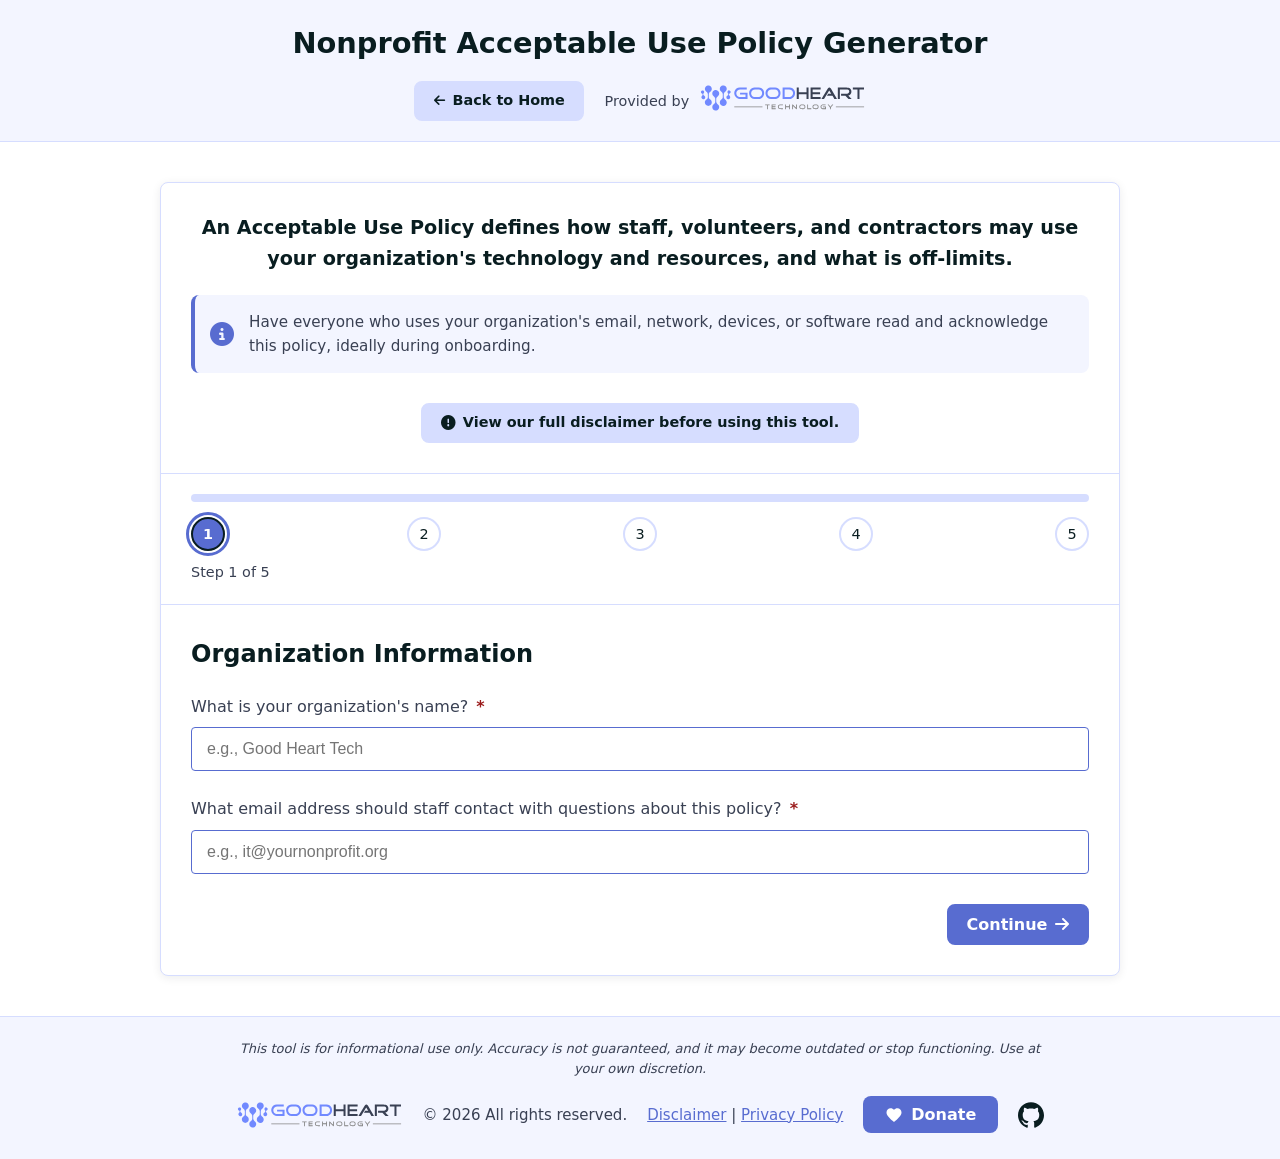
==== commit 7feca568: "Apply GHT button standard; clearer wizard step indicators Soft buttons by default, one filled main a" ====
--- a/acceptable-use/index.html
+++ b/acceptable-use/index.html
@@ -10,6 +10,7 @@
     <link rel="icon" type="image/png" sizes="16x16" href="../assets/favicon/favicon-16x16.png">
     <link rel="apple-touch-icon" sizes="180x180" href="../assets/favicon/apple-touch-icon.png">
     <link rel="stylesheet" href="../ght-variables.css">
+    <link rel="stylesheet" href="../ght-buttons.css">
     <link rel="stylesheet" href="../shared/styles.css">
     <link rel="stylesheet" href="https://cdnjs.cloudflare.com/ajax/libs/font-awesome/6.4.0/css/all.min.css">
 </head>
@@ -19,7 +20,7 @@
             <h1>Nonprofit Acceptable Use Policy Generator</h1>
         </div>
         <div class="header-nav">
-            <a href="../" class="back-btn-header">
+            <a href="../" class="ght-btn back-btn-header">
                 <i class="fas fa-arrow-left"></i> Back to Home
             </a>
             <div class="provider">
@@ -45,7 +46,7 @@
                     </div>
                 </div>
 
-                <a href="../disclaimer.html" class="disclaimer-btn"><i class="fas fa-exclamation-circle"></i> View our full disclaimer before using this tool.</a>
+                <a href="../disclaimer.html" class="ght-btn disclaimer-btn"><i class="fas fa-exclamation-circle"></i> View our full disclaimer before using this tool.</a>
             </div>
 
             <!-- Progress Bar -->
@@ -54,11 +55,11 @@
                     <div class="progress-fill" id="progress-fill"></div>
                 </div>
                 <div class="progress-steps">
-                    <div class="step active" data-step="1">1</div>
-                    <div class="step" data-step="2">2</div>
-                    <div class="step" data-step="3">3</div>
-                    <div class="step" data-step="4">4</div>
-                    <div class="step" data-step="5">5</div>
+                    <div class="step active" data-step="1" aria-current="step"><span class="step-num">1</span><svg class="step-check" viewBox="0 0 16 16" width="14" height="14" aria-hidden="true"><path d="M3 8.5l3.2 3.2L13 4.8" fill="none" stroke="currentColor" stroke-width="2.4" stroke-linecap="round" stroke-linejoin="round"/></svg></div>
+                    <div class="step" data-step="2"><span class="step-num">2</span><svg class="step-check" viewBox="0 0 16 16" width="14" height="14" aria-hidden="true"><path d="M3 8.5l3.2 3.2L13 4.8" fill="none" stroke="currentColor" stroke-width="2.4" stroke-linecap="round" stroke-linejoin="round"/></svg></div>
+                    <div class="step" data-step="3"><span class="step-num">3</span><svg class="step-check" viewBox="0 0 16 16" width="14" height="14" aria-hidden="true"><path d="M3 8.5l3.2 3.2L13 4.8" fill="none" stroke="currentColor" stroke-width="2.4" stroke-linecap="round" stroke-linejoin="round"/></svg></div>
+                    <div class="step" data-step="4"><span class="step-num">4</span><svg class="step-check" viewBox="0 0 16 16" width="14" height="14" aria-hidden="true"><path d="M3 8.5l3.2 3.2L13 4.8" fill="none" stroke="currentColor" stroke-width="2.4" stroke-linecap="round" stroke-linejoin="round"/></svg></div>
+                    <div class="step" data-step="5"><span class="step-num">5</span><svg class="step-check" viewBox="0 0 16 16" width="14" height="14" aria-hidden="true"><path d="M3 8.5l3.2 3.2L13 4.8" fill="none" stroke="currentColor" stroke-width="2.4" stroke-linecap="round" stroke-linejoin="round"/></svg></div>
                 </div>
                 <div class="progress-labels">
                     <span>Step <span id="current-step">1</span> of 5</span>
@@ -79,7 +80,7 @@
                         <input type="email" id="contact-email" placeholder="e.g., it@yournonprofit.org" required>
                     </div>
                     <div class="button-row">
-                        <button class="btn next-btn" data-next="2">Continue <i class="fas fa-arrow-right"></i></button>
+                        <button class="ght-btn ght-btn--primary btn next-btn" data-next="2">Continue <i class="fas fa-arrow-right"></i></button>
                     </div>
                 </div>
 
@@ -119,8 +120,8 @@
                         <textarea id="resource-other" name="resource-other" rows="2" placeholder="e.g., shared printers, phone systems"></textarea>
                     </div>
                     <div class="button-row">
-                        <button class="btn back-btn" data-prev="1"><i class="fas fa-arrow-left"></i> Back</button>
-                        <button class="btn next-btn" data-next="3">Continue <i class="fas fa-arrow-right"></i></button>
+                        <button class="ght-btn btn back-btn" data-prev="1"><i class="fas fa-arrow-left"></i> Back</button>
+                        <button class="ght-btn ght-btn--primary btn next-btn" data-next="3">Continue <i class="fas fa-arrow-right"></i></button>
                     </div>
                 </div>
 
@@ -165,8 +166,8 @@
                         <textarea id="prohibited-other" name="prohibited-other" rows="2" placeholder="e.g., cryptocurrency mining, running a personal business"></textarea>
                     </div>
                     <div class="button-row">
-                        <button class="btn back-btn" data-prev="2"><i class="fas fa-arrow-left"></i> Back</button>
-                        <button class="btn next-btn" data-next="4">Continue <i class="fas fa-arrow-right"></i></button>
+                        <button class="ght-btn btn back-btn" data-prev="2"><i class="fas fa-arrow-left"></i> Back</button>
+                        <button class="ght-btn ght-btn--primary btn next-btn" data-next="4">Continue <i class="fas fa-arrow-right"></i></button>
                     </div>
                 </div>
 
@@ -193,8 +194,8 @@
                         <textarea id="monitoring-details" name="monitoring-details" rows="3" placeholder="e.g., email is scanned for security threats, device activity may be logged by our IT provider"></textarea>
                     </div>
                     <div class="button-row">
-                        <button class="btn back-btn" data-prev="3"><i class="fas fa-arrow-left"></i> Back</button>
-                        <button class="btn next-btn" data-next="5">Continue <i class="fas fa-arrow-right"></i></button>
+                        <button class="ght-btn btn back-btn" data-prev="3"><i class="fas fa-arrow-left"></i> Back</button>
+                        <button class="ght-btn ght-btn--primary btn next-btn" data-next="5">Continue <i class="fas fa-arrow-right"></i></button>
                     </div>
                 </div>
 
@@ -217,8 +218,8 @@
                         </div>
                     </div>
                     <div class="button-row">
-                        <button class="btn back-btn" data-prev="4"><i class="fas fa-arrow-left"></i> Back</button>
-                        <button class="btn generate-btn" id="generate-policy">Generate Policy <i class="fas fa-file-alt"></i></button>
+                        <button class="ght-btn btn back-btn" data-prev="4"><i class="fas fa-arrow-left"></i> Back</button>
+                        <button class="ght-btn ght-btn--primary btn generate-btn" id="generate-policy">Generate Policy <i class="fas fa-file-alt"></i></button>
                     </div>
                 </div>
             </div>
@@ -226,7 +227,7 @@
 
         <!-- Toggle Button for Wizard -->
         <div class="toggle-wizard-container" id="toggle-wizard-container" style="display: none;">
-            <button class="btn toggle-wizard-btn" id="toggle-wizard-btn">
+            <button class="ght-btn btn toggle-wizard-btn" id="toggle-wizard-btn">
                 <i class="fas fa-chevron-down"></i> Show/Hide Form
             </button>
         </div>
@@ -238,13 +239,13 @@
             </div>
 
             <div class="copy-buttons">
-                <button class="btn copy-btn" data-format="plaintext">
+                <button class="ght-btn btn copy-btn" data-format="plaintext">
                     <i class="fas fa-file-alt"></i> Copy as Plain Text
                 </button>
-                <button class="btn copy-btn" data-format="markdown">
+                <button class="ght-btn btn copy-btn" data-format="markdown">
                     <i class="fa-brands fa-markdown"></i> Copy as Markdown
                 </button>
-                <button class="btn copy-btn" data-format="richtext">
+                <button class="ght-btn btn copy-btn" data-format="richtext">
                     <i class="fa-solid fa-code"></i> Copy as HTML
                 </button>
             </div>
--- a/ght-buttons.css
+++ b/ght-buttons.css
@@ -0,0 +1,68 @@
+/* Good Heart Tech buttons. Rules: visual/buttons.md
+   Needs tokens/exports/css/variables.css loaded first (--ght-palette-*, --ght-font-*).
+   .ght-btn           soft (everyday actions)
+   .ght-btn--primary  filled (the one main action per view)
+   .ght-btn--small    dense tables only */
+.ght-btn {
+  display: inline-flex;
+  align-items: center;
+  justify-content: center;
+  gap: 0.5rem;
+  min-height: 40px;
+  padding: 0.55rem 1.1rem;
+  font: inherit;
+  font-family: var(--ght-font-family-body);
+  font-weight: var(--ght-font-weight-semibold);
+  font-size: var(--ght-font-size-base);
+  line-height: 1.2;
+  text-decoration: none;
+  color: var(--ght-palette-rich-black);
+  background: var(--ght-palette-hudu-light);
+  border: 2px solid var(--ght-palette-hudu-light);
+  border-radius: 8px;
+  cursor: pointer;
+  transition: background-color 0.15s, border-color 0.15s, color 0.15s;
+}
+.ght-btn:hover {
+  color: var(--ght-palette-white);
+  background: var(--ght-palette-hudu-primary);
+  border-color: var(--ght-palette-hudu-primary);
+}
+.ght-btn:focus-visible {
+  outline: 3px solid var(--ght-palette-primary);
+  outline-offset: 2px;
+}
+.ght-btn--primary {
+  color: var(--ght-palette-white);
+  background: var(--ght-palette-hudu-primary);
+  border-color: var(--ght-palette-hudu-primary);
+}
+.ght-btn--primary:hover {
+  color: var(--ght-palette-white);
+  background: var(--ght-palette-rich-black);
+  border-color: var(--ght-palette-rich-black);
+}
+.ght-btn--small {
+  min-height: 32px;
+  padding: 0.3rem 0.8rem;
+  font-size: 0.875rem;
+}
+.ght-btn:disabled,
+.ght-btn[aria-disabled="true"] {
+  opacity: 0.55;
+  cursor: not-allowed;
+}
+.ght-btn:disabled:hover,
+.ght-btn[aria-disabled="true"]:hover {
+  color: var(--ght-palette-rich-black);
+  background: var(--ght-palette-hudu-light);
+  border-color: var(--ght-palette-hudu-light);
+}
+.ght-btn--primary:disabled:hover {
+  color: var(--ght-palette-white);
+  background: var(--ght-palette-hudu-primary);
+  border-color: var(--ght-palette-hudu-primary);
+}
+@media (prefers-reduced-motion: reduce) {
+  .ght-btn { transition: none; }
+}
--- a/shared/styles.css
+++ b/shared/styles.css
@@ -211,26 +211,8 @@
 }
 
 .disclaimer-btn {
-    display: inline-flex;
-    align-items: center;
-    color: var(--ght-palette-rich-black);
-    background-color: var(--ght-palette-hudu-light);
-    text-decoration: none;
-    padding: 8px 16px;
-    border-radius: 4px;
-    font-size: 0.9rem;
-    transition: var(--transition);
     margin-top: 10px;
-}
-
-.disclaimer-btn:hover {
-    background-color: var(--primary-color);
-    color: var(--ght-palette-white);
-    text-decoration: none;
-}
-
-.disclaimer-btn i {
-    margin-right: 5px;
+    font-size: 0.9rem;
 }
 
 /* ===== Form Elements ===== */
@@ -268,28 +250,41 @@
 }
 
 .step {
-    width: 30px;
-    height: 30px;
+    width: 34px;
+    height: 34px;
     border-radius: 50%;
-    background-color: var(--border-color);
+    background-color: var(--ght-palette-white);
+    border: 2px solid var(--border-color);
     display: flex;
     align-items: center;
     justify-content: center;
-    font-size: 0.9rem;
-    font-weight: 600;
+    gap: 1px;
+    font-size: 0.9rem;
+    font-weight: 400;
     color: var(--ght-palette-rich-black);
     transition: var(--transition);
 }
 
+.step-check { display: none; flex-shrink: 0; }
+
+/* Current step: bold number, thick outline, primary fill. Not color alone. */
 .step.active {
-    background-color: var(--primary-color);
+    background-color: var(--ght-palette-hudu-primary);
+    border-color: var(--ght-palette-rich-black);
+    outline: 3px solid var(--ght-palette-hudu-primary);
+    outline-offset: 2px;
     color: var(--ght-palette-white);
-}
-
+    font-weight: 800;
+}
+
+/* Finished steps: number plus a check mark */
 .step.completed {
-    background-color: var(--success-color);
-    color: var(--ght-palette-white);
-}
+    background-color: var(--ght-palette-hudu-light);
+    border-color: var(--ght-palette-hudu-primary);
+    color: var(--ght-palette-rich-black);
+    font-weight: 600;
+}
+.step.completed .step-check { display: block; }
 
 .progress-labels {
     display: flex;
@@ -512,49 +507,8 @@
     margin-top: 30px;
 }
 
-.btn {
-    display: inline-flex;
-    align-items: center;
-    justify-content: center;
-    padding: 12px 24px;
-    border-radius: 4px;
-    font-size: 1rem;
-    font-weight: 600;
-    font-family: inherit;
-    cursor: pointer;
-    border: none;
-    transition: var(--transition);
-    background-color: transparent;
-    color: var(--text-color);
-}
-
-.next-btn {
-    background-color: var(--primary-color);
-    color: var(--ght-palette-white);
-}
-
-.next-btn:hover {
-    background-color: var(--primary-hover);
-}
-
-.back-btn {
-    background-color: transparent;
-    border: 1px solid var(--input-border);
-    color: var(--ght-palette-rich-black);
-}
-
-.back-btn:hover {
-    background-color: var(--ght-palette-hudu-light);
-}
-
-.generate-btn {
-    background-color: var(--success-color);
-    color: var(--ght-palette-white);
-}
-
-.generate-btn:hover {
-    background-color: var(--success-hover);
-}
+/* Visual style comes from ght-buttons.css (.ght-btn). Layout only here. */
+.next-btn, .generate-btn { margin-left: auto; }
 
 /* ===== Validation ===== */
 .required {
@@ -572,21 +526,7 @@
 
 /* ===== Header Back Button / Wizard Toggle ===== */
 .back-btn-header {
-    display: inline-flex;
-    align-items: center;
-    gap: 8px;
-    color: var(--ght-palette-rich-black);
-    text-decoration: none;
-    padding: 8px 16px;
-    border-radius: 4px;
-    font-size: 0.9rem;
-    transition: var(--transition);
-    background-color: var(--ght-palette-white);
-    border: 1px solid var(--input-border);
-}
-
-.back-btn-header:hover {
-    background-color: var(--ght-palette-hudu-light);
+    font-size: 0.9rem;
 }
 
 .back-btn-header i {
@@ -599,22 +539,7 @@
 }
 
 .toggle-wizard-btn {
-    display: inline-flex;
-    align-items: center;
-    justify-content: center;
-    gap: 8px;
-    background-color: var(--ght-palette-white);
-    color: var(--ght-palette-rich-black);
-    border: 1px solid var(--input-border);
-    padding: 10px 20px;
-    border-radius: 4px;
-    cursor: pointer;
-    font-size: 0.9rem;
-    transition: var(--transition);
-}
-
-.toggle-wizard-btn:hover {
-    background-color: var(--ght-palette-hudu-light);
+    font-size: 0.9rem;
 }
 
 /* ===== Policy Display ===== */
@@ -650,20 +575,7 @@
 }
 
 .copy-btn {
-    background-color: var(--primary-color);
-    color: var(--ght-palette-white);
-    border: none;
-    padding: 10px 15px;
-    border-radius: 4px;
-    cursor: pointer;
-    font-size: 0.9rem;
-    display: flex;
-    align-items: center;
-    gap: 8px;
-}
-
-.copy-btn:hover {
-    background-color: var(--ght-palette-rich-black);
+    font-size: 0.9rem;
 }
 
 /* Generated document output: unchanged (white page, black text) */
@@ -767,8 +679,8 @@
     }
 
     .step {
-        width: 25px;
-        height: 25px;
+        width: 30px;
+        height: 30px;
         font-size: 0.8rem;
     }
 
@@ -777,9 +689,11 @@
         gap: 15px;
     }
 
-    .btn {
+    .button-row .ght-btn {
         width: 100%;
     }
+
+    .next-btn, .generate-btn { margin-left: 0; }
 
     .back-btn {
         order: 2;
